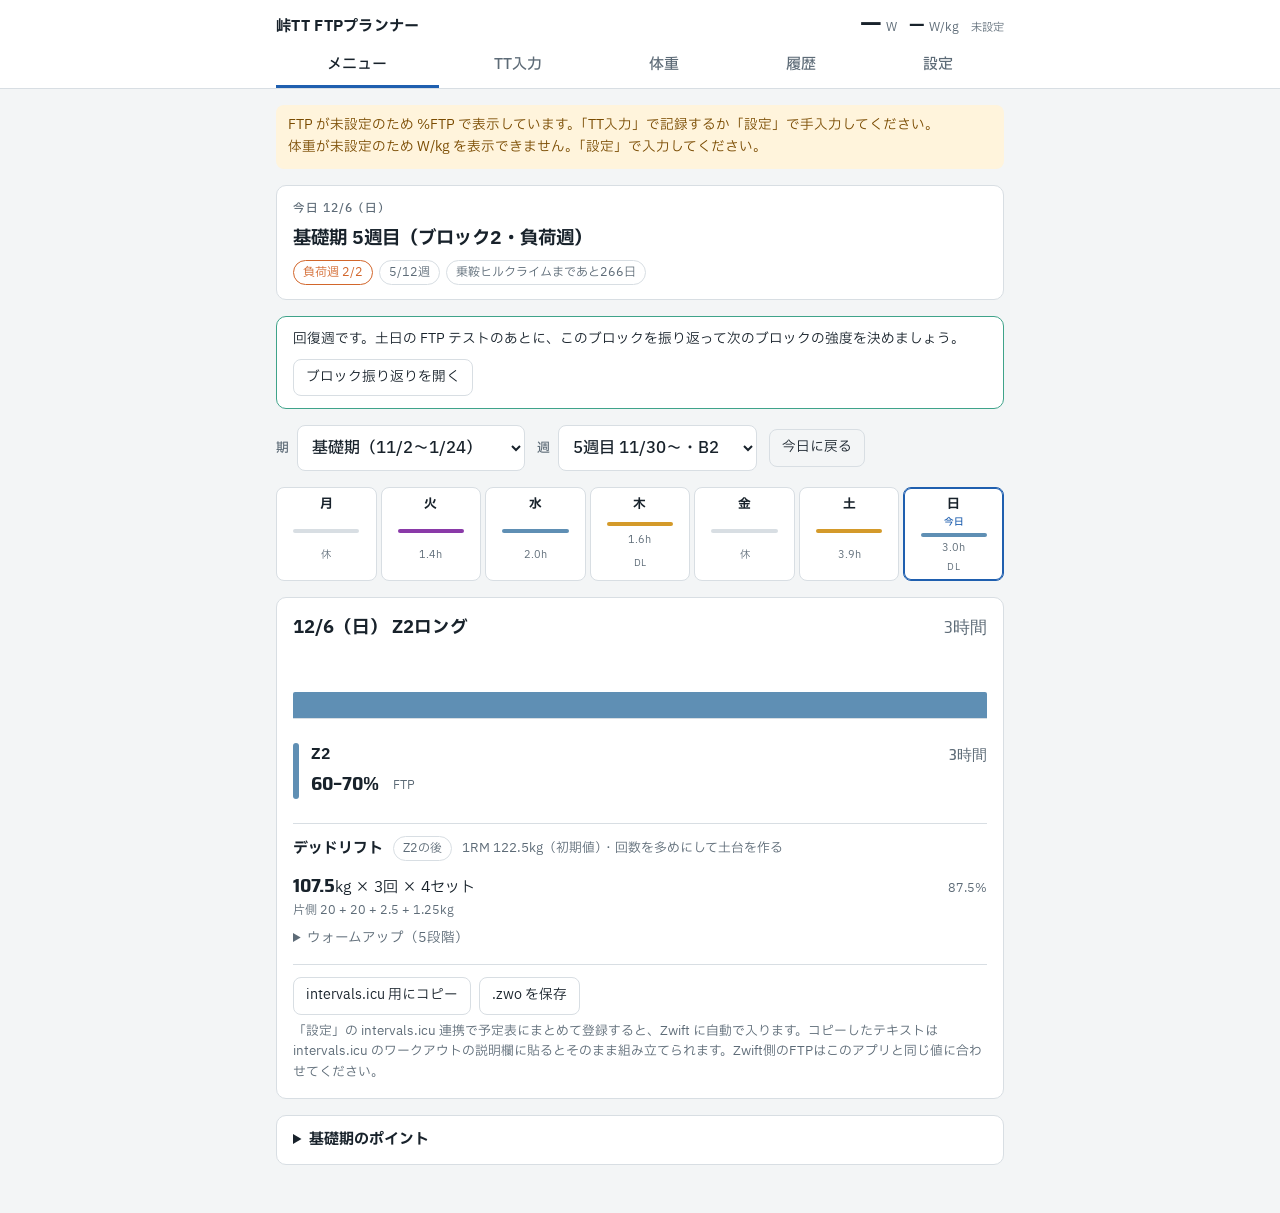
==== tt-ftp/index.html @ f8bf23db "デッドリフトの重さを1RMから表示し、1RMを記録・換算できるようにする - menus.json: strength に期・ブロック・週・曜日ごとの予定(%1RM・回数・セット数)、   ウォームア" ====
<!doctype html>
<html lang="ja">
<head>
<meta charset="utf-8">
<meta name="viewport" content="width=device-width, initial-scale=1, viewport-fit=cover">
<title>峠TT FTPプランナー</title>
<meta name="claude:viewport-fit-sides" content="cover">
<link rel="manifest" href="manifest.webmanifest">
<link rel="icon" type="image/png" sizes="192x192" href="icons/icon-192.png">
<link rel="apple-touch-icon" href="icons/apple-touch-icon.png">
<meta name="apple-mobile-web-app-title" content="峠TT">
<meta name="mobile-web-app-capable" content="yes">
<meta name="apple-mobile-web-app-capable" content="yes">
<meta name="theme-color" content="#ffffff" media="(prefers-color-scheme: light)">
<meta name="theme-color" content="#1a232a" media="(prefers-color-scheme: dark)">
<link rel="preconnect" href="https://fonts.googleapis.com">
<link rel="preconnect" href="https://fonts.gstatic.com" crossorigin>
<link rel="stylesheet" href="https://fonts.googleapis.com/css2?family=Saira+Semi+Condensed:wght@500;700&family=IBM+Plex+Sans+JP:wght@400;500;700&display=swap">
<link rel="stylesheet" href="style.css">
</head>
<body>
<header class="topbar">
  <div class="topbar-inner">
    <div class="brand">峠TT FTPプランナー</div>
    <div class="ftp-summary" id="ftpSummary" aria-live="polite">
      <span class="ftp-num" id="ftpHeadW">—</span><span class="unit">W</span>
      <span class="ftp-num small" id="ftpHeadWkg">—</span><span class="unit">W/kg</span>
      <span class="ftp-src" id="ftpHeadSrc"></span>
    </div>
  </div>
  <nav class="tabs" role="tablist">
    <button role="tab" id="tab-menu" aria-controls="view-menu" aria-selected="true">メニュー</button>
    <button role="tab" id="tab-tt" aria-controls="view-tt" aria-selected="false">TT入力</button>
    <button role="tab" id="tab-weight" aria-controls="view-weight" aria-selected="false">体重</button>
    <button role="tab" id="tab-history" aria-controls="view-history" aria-selected="false">履歴</button>
    <button role="tab" id="tab-prefs" aria-controls="view-prefs" aria-selected="false">設定</button>
  </nav>
</header>

<main class="wrap">

  <!-- メニュー -->
  <section id="view-menu" role="tabpanel" aria-labelledby="tab-menu">
    <div class="notice" id="menuNotice" hidden></div>
    <div class="weigh-prompt" id="weighPrompt" hidden>
      <label class="field">今週の体重を記録（月曜）
        <span class="inline-input"><input type="number" id="promptKg" inputmode="decimal" step="0.1" min="20" placeholder="62.5"><span class="unit">kg</span>
        <button type="button" class="primary" id="promptSave">記録</button></span>
      </label>
    </div>
    <div class="today" id="todayCard"></div>
    <div class="review-prompt" id="reviewPrompt" hidden>
      <span>回復週です。土日の FTP テストのあとに、このブロックを振り返って次のブロックの強度を決めましょう。</span>
      <button type="button" class="ghost" id="openReview">ブロック振り返りを開く</button>
    </div>

    <div class="browse">
      <label class="field inline">期
        <select id="phaseSelect"></select>
      </label>
      <label class="field inline">週
        <select id="weekSelect"></select>
      </label>
      <button type="button" class="ghost" id="backToday">今日に戻る</button>
    </div>
    <div class="week-strip" id="weekStrip" role="tablist" aria-label="曜日"></div>
    <article class="day" id="dayDetail"></article>
    <details class="phase-notes" id="phaseNotes"></details>
  </section>

  <!-- TT入力 -->
  <section id="view-tt" role="tabpanel" aria-labelledby="tab-tt" hidden>
    <form id="ttForm" novalidate>
      <div class="seg-toggle" role="radiogroup" aria-label="入力モード">
        <label><input type="radio" name="mode" id="modeA" value="A" checked> パワーメーターあり</label>
        <label><input type="radio" name="mode" id="modeB" value="B"> タイムのみ</label>
      </div>

      <div class="grid2">
        <label class="field">日付<input type="date" id="ttDate" required></label>
        <label class="field">峠名<input type="text" id="ttName" placeholder="例：ヤビツ峠" autocomplete="off"></label>
      </div>

      <fieldset id="fieldsA" class="grid2">
        <label class="field">平均パワー (W)<input type="number" id="aPower" inputmode="decimal" min="1" step="1" placeholder="330"></label>
        <label class="field">所要時間 (分:秒)<input type="text" id="aTime" inputmode="numeric" placeholder="40:00" autocomplete="off"></label>
      </fieldset>

      <fieldset id="fieldsB" class="grid2" hidden>
        <label class="field">距離 (km)<input type="number" id="bDist" inputmode="decimal" min="0.1" step="0.01" placeholder="11.6"></label>
        <label class="field">獲得標高 (m)<input type="number" id="bGain" inputmode="decimal" min="0" step="1" placeholder="590"></label>
        <label class="field">タイム (分:秒)<input type="text" id="bTime" inputmode="numeric" placeholder="38:20" autocomplete="off"></label>
        <label class="field">平均標高 (m・任意)<input type="number" id="bAlt" inputmode="decimal" step="1" placeholder="未入力なら海面"></label>
      </fieldset>

      <div class="result" id="ttResult" aria-live="polite"></div>
      <p class="hint" id="ttHint"></p>
      <button type="submit" class="primary" id="ttSave" disabled>この結果を保存してFTPに反映</button>
      <p class="toast" id="ttToast" role="status" hidden></p>
    </form>
  </section>

  <!-- 履歴 -->
  <!-- 体重 -->
  <section id="view-weight" role="tabpanel" aria-labelledby="tab-weight" hidden>
    <form class="weigh-form" id="weighForm" novalidate>
      <label class="field">週（月曜の日付で記録）<input type="date" id="weighDate"></label>
      <label class="field">体重 (kg)<input type="number" id="weighKg" inputmode="decimal" step="0.1" min="20" placeholder="62.5"></label>
      <button type="submit" class="primary" id="weighSave">記録</button>
    </form>
    <p class="toast" id="weighToast" role="status" hidden></p>
    <div class="weigh-stats" id="weighStats" aria-live="polite"></div>
    <figure class="weigh-chart">
      <figcaption class="chart-head">
        <span class="chart-title">体重の推移と減量計画</span>
        <span class="legend">
          <span class="key actual"><svg width="22" height="10" aria-hidden="true"><line x1="1" y1="5" x2="21" y2="5"></line><circle cx="11" cy="5" r="3.5"></circle></svg>実測</span>
          <span class="key plan"><svg width="22" height="10" aria-hidden="true"><line x1="1" y1="5" x2="21" y2="5"></line></svg>計画（下限）</span>
        </span>
      </figcaption>
      <div class="range-toggle" role="radiogroup" aria-label="表示期間">
        <label><input type="radio" name="weighRange" id="rangeRecent" value="recent" checked> 直近12週</label>
        <label><input type="radio" name="weighRange" id="rangeAll" value="all"> 全期間</label>
      </div>
      <div class="chart-box" id="weighChart"></div>
    </figure>
    <label class="field">計画の開始体重（11/2・kg）<input type="number" id="planStartKg" inputmode="decimal" step="0.1" min="20" placeholder="最初の記録を使います"></label>
    <div class="table-scroll">
      <table class="history">
        <thead><tr><th>週</th><th class="num">体重</th><th class="num">計画</th><th class="num">差</th><th class="num">前週比</th><th></th></tr></thead>
        <tbody id="weighBody"></tbody>
      </table>
    </div>
    <p class="hint" id="weighEmpty" hidden>まだ記録がありません。毎週月曜に体重を記録すると、ここに一覧とグラフが出ます。</p>
  </section>

  <section id="view-history" role="tabpanel" aria-labelledby="tab-history" hidden>
    <div class="review" id="reviewBox">
      <h2>ブロック振り返り</h2>
      <p class="hint">キーセッションの記録（実施結果・RPE）と intervals.icu の心拍から判定し、次のブロックの強度と Z2 の量を提案します。</p>
      <div class="grid2">
        <label class="field">振り返るブロック<select id="reviewBlock"></select></label>
        <label class="field">最大心拍 maxHR (bpm)<input type="number" id="pMaxHr" inputmode="numeric" min="100" max="230" step="1" placeholder="intervals.icu の値を使います"></label>
      </div>
      <div class="btn-row">
        <button type="button" class="primary" id="reviewFetch">intervals.icu から取得して判定</button>
        <button type="button" class="ghost" id="reviewLocal">記録だけで判定</button>
      </div>
      <p class="toast" id="reviewStatus" role="status" hidden></p>
      <div id="reviewResult"></div>
      <div id="adjHistory"></div>
    </div>

    <h2 class="section-title">TT の履歴</h2>
    <div class="table-scroll">
      <table class="history">
        <thead><tr><th>日付</th><th>峠名</th><th class="num">平均P</th><th class="num">FTP</th><th class="num">W/kg</th><th></th></tr></thead>
        <tbody id="historyBody"></tbody>
      </table>
    </div>
    <p class="hint" id="historyEmpty" hidden>まだ記録がありません。「TT入力」から保存すると、ここに一覧で残ります。</p>
  </section>

  <!-- 設定 -->
  <section id="view-prefs" role="tabpanel" aria-labelledby="tab-prefs" hidden>
    <form id="prefsForm" novalidate>
      <div class="grid2">
        <label class="field">体重 (kg・必須)<input type="number" id="pWeight" inputmode="decimal" min="20" step="0.1" placeholder="63.0" required></label>
        <label class="field">FTP 手入力 (W・任意)<input type="number" id="pFtp" inputmode="decimal" min="1" step="1" placeholder="空欄ならTT結果"></label>
      </div>
      <p class="hint">FTP を手入力すると、TT結果より優先されます。空欄に戻すと最新のTT結果を使います。</p>

      <div class="predict" id="climbPrediction" aria-live="polite"></div>
      <fieldset class="alt-opts">
        <label class="check"><input type="checkbox" id="pAltOn"> 高地によるパワー低下を考慮する</label>
        <div class="grid2">
          <label class="field">高地順応
            <select id="pAccl">
              <option value="no">なし（直前に現地入り）</option>
              <option value="yes">あり（2週間以上滞在）</option>
            </select>
          </label>
          <label class="field">FTPを測った場所の標高 (m)<input type="number" id="pFtpAlt" inputmode="numeric" step="10" min="0" placeholder="0"></label>
        </div>
      </fieldset>
      <div class="rm-box" id="rmBox">
        <h2>デッドリフト 1RM</h2>
        <div class="rm-current" id="rmCurrent"></div>
        <div class="rm-form" data-rmform>
          <div class="grid3">
            <label class="field">日付<input type="date" class="rm-date" id="rmDate"></label>
            <label class="field">重さ (kg)<input type="number" class="rm-kg" id="rmKg" inputmode="decimal" step="2.5" min="20" placeholder="120"></label>
            <label class="field">回数<select class="rm-reps" id="rmReps"><option value="1">1回</option><option value="2">2回</option><option value="3">3回</option><option value="4">4回</option><option value="5">5回</option><option value="6">6回</option></select></label>
          </div>
          <p class="rm-preview hint" aria-live="polite">その日いちばん限界に近かったセットの重さと回数を入れると、1RM に換算します（Brzycki の式）。</p>
          <button type="button" class="primary rm-save" disabled>この 1RM を保存</button>
        </div>
        <div class="table-scroll" id="rmHistoryWrap">
          <table class="history"><thead><tr><th>日付</th><th>入力</th><th class="num">1RM</th><th></th></tr></thead><tbody id="rmHistory"></tbody></table>
        </div>
      </div>
      <details class="advanced">
        <summary>詳細設定</summary>
        <div class="grid2">
          <label class="field">自転車＋装備 (kg)<input type="number" id="pBike" inputmode="decimal" step="0.1" min="0"></label>
          <label class="field">CdA (m²)<input type="number" id="pCda" inputmode="decimal" step="0.01" min="0"></label>
          <label class="field">Crr<input type="number" id="pCrr" inputmode="decimal" step="0.0005" min="0"></label>
          <label class="field">駆動損失 (%)<input type="number" id="pLoss" inputmode="decimal" step="0.5" min="0" max="50"></label>
          <label class="field">FTP換算の指数 k<input type="number" id="pK" inputmode="decimal" step="0.005"></label>
        </div>
        <button type="button" class="ghost" id="resetAdvanced">初期値に戻す</button>
      </details>
      <p class="toast" id="prefsToast" role="status" hidden>保存しました</p>

      <div class="link-box">
        <h2>Zwift に送る（intervals.icu 経由）</h2>
        <ol class="steps">
          <li>intervals.icu の Settings → Zwift の「Connect」で Zwift と連携しておく（初回だけ）</li>
          <li>intervals.icu の Settings → Developer Settings にある API キーを下に貼る</li>
          <li>「登録」を押すと、メニューが intervals.icu の予定表に入り、直近7日分が Zwift に送られる</li>
        </ol>
        <label class="field">intervals.icu の API キー<input type="password" id="pIcuKey" autocomplete="off" spellcheck="false"></label>
        <div class="btn-row">
          <button type="button" class="primary" id="icuUpload4">今日から4週間を登録</button>
          <button type="button" class="ghost" id="icuUploadAll">レースまで全部登録</button>
        </div>
        <p class="hint">同じ日付を登録し直すと上書きされます。強度は%FTPで入るので、Zwift と intervals.icu の FTP をこのアプリの FTP に合わせてください。API キーはこの端末のブラウザにだけ保存されます。</p>
        <p class="toast" id="icuStatus" role="status" hidden></p>
      </div>
    </form>
  </section>
</main>

<script src="calc.js"></script>
<script src="zwo.js"></script>
<script src="intervals.js"></script>
<script src="review.js"></script>
<script src="strength.js"></script>
<script src="app.js"></script>
</body>
</html>
---- tt-ftp/style.css ----
/* レイアウト: 上部固定バー(現在FTP + タブ) → 1カラムの作業領域。メニューはゾーン色の区間バーで強度を表す */
:root {
  --bg: #f3f5f6;
  --surface: #ffffff;
  --ink: #18222b;
  --muted: #5d6b77;
  --line: #d8dee3;
  --accent: #1f5faf;
  --accent-ink: #ffffff;
  --warn-bg: #fff4dc;
  --warn-ink: #7a4b00;
  --z1: #9fb3c2;
  --z2: #5f8fb4;
  --z3: #3fa38a;
  --z4: #d49a2a;
  --z5: #d2662b;
  --z6: #c23a3a;
  --z7: #8a3aa8;
  --series-actual: #1f5faf;
  --series-plan: #d2662b;
  --font-display: "Saira Semi Condensed", "Arial Narrow", "Helvetica Neue", sans-serif;
  --font-body: "IBM Plex Sans JP", "Hiragino Sans", "Noto Sans JP", system-ui, sans-serif;
  --radius: 10px;
}
@media (prefers-color-scheme: dark) {
  :root:not([data-theme="light"]) {
    --bg: #11171c; --surface: #1a232a; --ink: #e6ecf0; --muted: #98a6b2; --line: #2c3842;
    --accent: #6ea4ea; --accent-ink: #0d1620; --warn-bg: #3a2c10; --warn-ink: #f2c879;
    --series-actual: #5b95e0; --series-plan: #d06a35;
    --z1: #6d8091; --z2: #4f84ad; --z3: #3a9a83; --z4: #c99228; --z5: #d06a35; --z6: #d24c4c; --z7: #a457c2;
    color-scheme: dark;
  }
}
:root[data-theme="dark"] {
  --bg: #11171c; --surface: #1a232a; --ink: #e6ecf0; --muted: #98a6b2; --line: #2c3842;
  --accent: #6ea4ea; --accent-ink: #0d1620; --warn-bg: #3a2c10; --warn-ink: #f2c879;
  --series-actual: #5b95e0; --series-plan: #d06a35;
  --z1: #6d8091; --z2: #4f84ad; --z3: #3a9a83; --z4: #c99228; --z5: #d06a35; --z6: #d24c4c; --z7: #a457c2;
  color-scheme: dark;
}

* { box-sizing: border-box; }
html { -webkit-text-size-adjust: 100%; }
body {
  margin: 0;
  background: var(--bg);
  color: var(--ink);
  font-family: var(--font-body);
  font-size: 15px;
  line-height: 1.6;
}
body::before {
  content: ""; position: fixed; inset: 0 0 auto; height: env(safe-area-inset-top, 0px);
  z-index: 10; background: var(--surface);
}

/* ---------- 上部バー ---------- */
.topbar {
  position: sticky; top: env(safe-area-inset-top, 0px); z-index: 5;
  background: var(--surface);
  border-bottom: 1px solid var(--line);
}
.topbar-inner, .tabs {
  max-width: 760px; margin: 0 auto;
  padding-left: max(16px, env(safe-area-inset-left, 0px));
  padding-right: max(16px, env(safe-area-inset-right, 0px));
}
.topbar-inner {
  display: flex; flex-wrap: wrap; align-items: baseline; justify-content: space-between;
  gap: 4px 16px; padding-block: 10px 6px;
}
.brand { font-weight: 700; font-size: 0.95rem; letter-spacing: 0.02em; }
.ftp-summary { display: flex; align-items: baseline; gap: 4px; font-variant-numeric: tabular-nums; }
.ftp-num { font-family: var(--font-display); font-weight: 700; font-size: 1.6rem; line-height: 1; }
.ftp-num.small { font-size: 1.15rem; margin-left: 8px; }
.unit { font-size: 0.75rem; color: var(--muted); }
.ftp-src { font-size: 0.7rem; color: var(--muted); margin-left: 8px; }

.tabs { display: flex; gap: 4px; overflow-x: auto; }
.tabs button {
  flex: 1 0 auto; border: 0; background: none; color: var(--muted);
  font: inherit; font-weight: 500; padding: 8px 10px; cursor: pointer;
  border-bottom: 3px solid transparent;
}
.tabs button[aria-selected="true"] { color: var(--ink); border-bottom-color: var(--accent); }

/* ---------- 共通 ---------- */
.wrap {
  max-width: 760px; margin: 0 auto;
  padding-left: max(16px, env(safe-area-inset-left, 0px));
  padding-right: max(16px, env(safe-area-inset-right, 0px));
  padding-block: 16px 48px;
}
section { display: grid; gap: 16px; }
section[hidden] { display: none; }
h2, h3 { text-wrap: balance; margin: 0; line-height: 1.3; }
:focus-visible { outline: 2px solid var(--accent); outline-offset: 2px; }

.field { display: grid; gap: 4px; font-size: 0.8rem; color: var(--muted); font-weight: 500; min-width: 0; }
.field.inline { display: flex; align-items: center; gap: 8px; }
input, select {
  font: inherit; font-size: 1rem; color: var(--ink); background: var(--surface);
  border: 1px solid var(--line); border-radius: 8px; padding: 9px 10px; width: 100%; min-width: 0;
  font-variant-numeric: tabular-nums;
}
.field.inline select { width: auto; }
fieldset { border: 0; margin: 0; padding: 0; min-width: 0; }
.grid2 { display: grid; grid-template-columns: repeat(auto-fit, minmax(150px, 1fr)); gap: 12px; }

button { font: inherit; cursor: pointer; }
.primary {
  background: var(--accent); color: var(--accent-ink); border: 0; border-radius: 8px;
  padding: 12px 16px; font-weight: 700; width: 100%;
}
.primary:disabled { opacity: 0.4; cursor: not-allowed; }
.ghost {
  background: none; border: 1px solid var(--line); color: var(--ink);
  border-radius: 8px; padding: 7px 12px; font-size: 0.85rem;
}
.hint { margin: 0; font-size: 0.8rem; color: var(--muted); }
.notice, .warn {
  background: var(--warn-bg); color: var(--warn-ink);
  border-radius: 8px; padding: 10px 12px; font-size: 0.85rem; margin: 0;
}
.toast { margin: 0; font-size: 0.85rem; color: var(--accent); font-weight: 500; }

/* ---------- メニュー ---------- */
.today {
  background: var(--surface); border: 1px solid var(--line); border-radius: var(--radius);
  padding: 14px 16px; display: grid; gap: 6px;
}
.today .eyebrow { font-size: 0.72rem; letter-spacing: 0.08em; color: var(--muted); font-weight: 500; }
.today .headline { font-size: 1.15rem; font-weight: 700; }
.chips { display: flex; flex-wrap: wrap; gap: 6px; }
.chip {
  font-size: 0.75rem; padding: 2px 9px; border-radius: 999px;
  border: 1px solid var(--line); color: var(--muted); white-space: nowrap;
}
.chip.load { border-color: var(--z5); color: var(--z5); }
.chip.recovery { border-color: var(--z3); color: var(--z3); }
.chip.peak { border-color: var(--z7); color: var(--z7); }

.browse { display: flex; flex-wrap: wrap; align-items: center; gap: 8px 12px; }

.week-strip { display: grid; grid-template-columns: repeat(7, minmax(0, 1fr)); gap: 4px; }
.week-strip button {
  border: 1px solid var(--line); background: var(--surface); color: var(--ink);
  border-radius: 8px; padding: 6px 2px 5px; display: grid; gap: 3px; justify-items: center; min-width: 0;
}
.week-strip button[aria-selected="true"] { border-color: var(--accent); box-shadow: inset 0 0 0 1px var(--accent); }
.week-strip .dname { font-size: 0.8rem; font-weight: 700; }
.week-strip .dname.today-mark::after { content: "今日"; display: block; font-size: 0.6rem; color: var(--accent); font-weight: 500; }
.week-strip .dmeta { font-size: 0.65rem; color: var(--muted); font-variant-numeric: tabular-nums; }
.week-strip .dbar { width: 70%; height: 4px; border-radius: 2px; background: var(--line); }

.day { background: var(--surface); border: 1px solid var(--line); border-radius: var(--radius); padding: 16px; display: grid; gap: 14px; min-width: 0; }
.day-head { display: flex; flex-wrap: wrap; justify-content: space-between; align-items: baseline; gap: 4px 12px; }
.day-head h2 { font-size: 1.1rem; }
.day-total { font-family: var(--font-display); font-size: 1.05rem; color: var(--muted); font-variant-numeric: tabular-nums; }

/* 区間の強度プロファイル(幅=時間、高さ=%FTP) */
.profile { display: flex; align-items: flex-end; gap: 1px; height: 64px; border-bottom: 1px solid var(--line); }
.profile span { display: block; min-width: 1px; border-radius: 2px 2px 0 0; }

.segs { list-style: none; margin: 0; padding: 0; display: grid; gap: 0; }
.seg {
  display: grid; grid-template-columns: 6px minmax(0, 1fr) auto; gap: 4px 12px;
  padding: 10px 0; border-top: 1px solid var(--line);
}
.seg:first-child { border-top: 0; }
.seg .zone { grid-row: 1 / span 3; border-radius: 3px; }
.seg .label { font-weight: 700; }
.seg .time { font-family: var(--font-display); font-weight: 500; color: var(--muted); font-variant-numeric: tabular-nums; text-align: right; }
.seg .power { grid-column: 2 / 4; display: flex; flex-wrap: wrap; gap: 2px 14px; font-variant-numeric: tabular-nums; }
.seg .w { font-family: var(--font-display); font-weight: 700; font-size: 1.25rem; line-height: 1.2; }
.seg .wkg { font-family: var(--font-display); font-size: 1rem; color: var(--muted); align-self: end; }
.seg .pct { font-size: 0.75rem; color: var(--muted); align-self: end; }
.seg .sub { grid-column: 2 / 4; font-size: 0.8rem; color: var(--muted); }
.seg .sub b { font-family: var(--font-display); color: var(--ink); font-weight: 500; }

.day-notes { margin: 0; padding-left: 1.2em; font-size: 0.85rem; color: var(--muted); display: grid; gap: 2px; }
.session-log { display: grid; gap: 10px; border-top: 1px solid var(--line); padding-top: 12px; }
.log-head { display: flex; flex-wrap: wrap; align-items: center; gap: 6px 10px; }
.rpe-grid { display: grid; grid-template-columns: repeat(10, minmax(0, 1fr)); gap: 4px; margin-top: 4px; }
.rpe-grid button, .result-toggle button {
  border: 1px solid var(--line); background: var(--surface); color: var(--ink); border-radius: 8px;
  font-family: var(--font-display); font-weight: 700; font-size: 1rem; padding: 8px 0; min-width: 0;
}
.rpe-grid button[aria-checked="true"], .result-toggle button[aria-checked="true"] { background: var(--accent); color: var(--accent-ink); border-color: var(--accent); }
.rpe-grid button:disabled { opacity: 0.35; }
.result-toggle { display: grid; grid-template-columns: repeat(3, minmax(0, 1fr)); gap: 4px; margin-top: 4px; }
.result-toggle button { font-family: var(--font-body); font-weight: 500; font-size: 0.75rem; padding: 8px 4px; line-height: 1.3; }
.zwo-row { display: grid; gap: 6px; justify-items: start; border-top: 1px solid var(--line); padding-top: 12px; }
.predict { background: var(--surface); border: 1px solid var(--line); border-radius: var(--radius); padding: 14px 16px; display: grid; gap: 10px; min-width: 0; }
.predict h2 { font-size: 1rem; }
.predict .eyebrow { font-size: 0.72rem; letter-spacing: 0.08em; color: var(--muted); font-weight: 500; }
.predict-time { font-family: var(--font-display); font-weight: 700; font-size: 2.6rem; line-height: 1; font-variant-numeric: tabular-nums; }
.predict-meta { display: flex; flex-wrap: wrap; gap: 4px 14px; font-size: 0.85rem; color: var(--muted); font-variant-numeric: tabular-nums; }
.predict-meta b { font-family: var(--font-display); font-size: 1.05rem; color: var(--ink); font-weight: 700; }
.predict table { width: 100%; border-collapse: collapse; font-size: 0.8rem; white-space: nowrap; }
.predict th, .predict td { padding: 6px 6px; border-top: 1px solid var(--line); text-align: left; }
.predict th { font-size: 0.7rem; color: var(--muted); font-weight: 500; }
.predict td:first-child { white-space: normal; padding-left: 0; }
.predict th:first-child { padding-left: 0; }
.predict th:last-child, .predict td:last-child { padding-right: 0; }
.predict .num { text-align: right; font-family: var(--font-display); font-variant-numeric: tabular-nums; font-size: 0.95rem; }
.predict .scroll { overflow-x: auto; }
.alt-opts { display: grid; gap: 10px; }
.check { display: flex; align-items: center; gap: 8px; font-size: 0.9rem; font-weight: 500; cursor: pointer; }
.check input { width: 18px; height: 18px; accent-color: var(--accent); }
.predict .sub { font-size: 0.8rem; color: var(--muted); margin: 0; font-variant-numeric: tabular-nums; }
.predict .sub b { font-family: var(--font-display); color: var(--ink); }
.weigh-prompt { background: var(--surface); border: 1px solid var(--accent); border-radius: var(--radius); padding: 12px 16px; }
.inline-input { display: flex; align-items: center; gap: 8px; }
.inline-input input { max-width: 8em; }
.inline-input .primary { width: auto; padding: 9px 16px; }
.weigh-form { display: grid; grid-template-columns: repeat(auto-fit, minmax(130px, 1fr)); gap: 12px; align-items: end; }
.weigh-stats { display: grid; gap: 8px; }
.weigh-stats:empty { display: none; }
.weigh-stats .diff { font-family: var(--font-display); font-weight: 700; }
.weigh-chart { margin: 0; background: var(--surface); border: 1px solid var(--line); border-radius: var(--radius); padding: 12px 12px 8px; display: grid; gap: 6px; min-width: 0; }
.chart-head { display: flex; flex-wrap: wrap; justify-content: space-between; align-items: center; gap: 4px 12px; }
.chart-title { font-weight: 700; font-size: 0.9rem; }
.legend { display: flex; gap: 12px; font-size: 0.75rem; color: var(--muted); }
.legend .key { display: inline-flex; align-items: center; gap: 4px; }
.key.actual line { stroke: var(--series-actual); stroke-width: 2; }
.key.actual circle { fill: var(--series-actual); stroke: var(--surface); stroke-width: 1.5; }
.key.plan line { stroke: var(--series-plan); stroke-width: 2; stroke-dasharray: 4 3; }
.range-toggle { display: inline-grid; grid-template-columns: 1fr 1fr; justify-self: start; border: 1px solid var(--line); border-radius: 8px; overflow: hidden; font-size: 0.78rem; }
.range-toggle label { position: relative; padding: 4px 12px; cursor: pointer; text-align: center; }
.range-toggle input { position: absolute; inset: 0; margin: 0; opacity: 0; pointer-events: none; }
.range-toggle label:has(input:checked) { background: var(--accent); color: var(--accent-ink); }
.range-toggle label:has(input:focus-visible) { outline: 2px solid var(--accent); outline-offset: -3px; }
.chart-box { position: relative; min-width: 0; }
.chart-box svg { display: block; width: 100%; height: auto; overflow: visible; }
.chart-box .grid { stroke: var(--line); stroke-width: 1; }
.chart-box .phase-line { stroke: var(--line); stroke-width: 1; stroke-dasharray: 2 3; }
.chart-box .today-line { stroke: var(--muted); stroke-width: 1; stroke-dasharray: 1 3; }
.chart-box .axis { fill: var(--muted); font-size: 10px; font-family: var(--font-body); font-variant-numeric: tabular-nums; }
.chart-box .phase-label { fill: var(--muted); font-size: 9px; letter-spacing: 0.05em; }
.chart-box .plan-line { fill: none; stroke: var(--series-plan); stroke-width: 2; stroke-dasharray: 5 4; stroke-linejoin: round; }
.chart-box .plan-goal { fill: var(--surface); stroke: var(--series-plan); stroke-width: 2; }
.chart-box .actual-line { fill: none; stroke: var(--series-actual); stroke-width: 2; stroke-linejoin: round; stroke-linecap: round; }
.chart-box .actual-dot { fill: var(--series-actual); stroke: var(--surface); stroke-width: 2; }
.chart-box .label { fill: var(--ink); font-size: 11px; font-weight: 700; font-family: var(--font-display); }
.chart-box .label.muted { fill: var(--muted); font-weight: 500; }
.chart-box .cross { stroke: var(--muted); stroke-width: 1; }
.chart-tip {
  position: absolute; pointer-events: none; background: var(--surface); color: var(--ink);
  border: 1px solid var(--line); border-radius: 8px; padding: 6px 8px; font-size: 0.75rem; line-height: 1.5;
  box-shadow: 0 2px 8px rgb(0 0 0 / 0.12); white-space: nowrap; font-variant-numeric: tabular-nums;
}
.chart-tip b { font-family: var(--font-display); }
.review-prompt { display: flex; flex-wrap: wrap; align-items: center; gap: 8px 12px; background: var(--surface); border: 1px solid var(--z3); border-radius: var(--radius); padding: 12px 16px; font-size: 0.85rem; }
.review { background: var(--surface); border: 1px solid var(--line); border-radius: var(--radius); padding: 14px 16px; display: grid; gap: 12px; min-width: 0; }
.review h2, .section-title { font-size: 1rem; margin: 0; }
.review h3 { font-size: 0.9rem; margin: 0; }
.review table { width: 100%; border-collapse: collapse; font-size: 0.8rem; }
.review th, .review td { padding: 6px 4px; border-top: 1px solid var(--line); text-align: left; vertical-align: top; }
.review th { font-size: 0.7rem; color: var(--muted); font-weight: 500; }
.review td.num, .review th.num { text-align: right; font-variant-numeric: tabular-nums; }
.review .scroll { overflow-x: auto; }
.review select.inline { width: auto; padding: 4px 6px; font-size: 0.85rem; }
.verdict { font-size: 0.72rem; padding: 1px 8px; border-radius: 999px; border: 1px solid var(--line); white-space: nowrap; }
.verdict.easy { color: var(--z3); border-color: var(--z3); }
.verdict.ok { color: var(--accent); border-color: var(--accent); }
.verdict.hard { color: var(--z5); border-color: var(--z5); }
.verdict.failed { color: var(--z6); border-color: var(--z6); }
.proposal { display: grid; gap: 8px; }
.proposal-row { display: grid; grid-template-columns: minmax(0, 1fr) auto; gap: 2px 12px; align-items: center; padding: 8px 0; border-top: 1px solid var(--line); }
.proposal-row .why { grid-column: 1 / -1; font-size: 0.75rem; color: var(--muted); }
.rm-box { display: grid; gap: 10px; border-top: 1px solid var(--line); padding-top: 16px; }
.rm-box h2 { font-size: 1rem; }
.rm-current { font-size: 0.9rem; color: var(--muted); }
.rm-current b { font-family: var(--font-display); font-size: 1.6rem; color: var(--ink); }
.rm-form { display: grid; gap: 8px; }
.grid3 { display: grid; grid-template-columns: 1.3fr 1fr 0.8fr; gap: 8px; }
.rm-preview b { font-family: var(--font-display); font-size: 1.05rem; color: var(--ink); }
.lift { display: grid; gap: 8px; border-top: 1px solid var(--line); padding-top: 12px; }
.lift-sets { list-style: none; margin: 0; padding: 0; display: grid; gap: 6px; }
.lift-sets li { display: grid; grid-template-columns: minmax(0, 1fr) auto; gap: 0 10px; align-items: baseline; }
.lift-sets .kg { font-family: var(--font-display); font-weight: 700; font-size: 1.25rem; }
.lift-sets .meta { font-size: 0.75rem; color: var(--muted); font-variant-numeric: tabular-nums; }
.lift-sets .plates { grid-column: 1 / -1; font-size: 0.75rem; color: var(--muted); }
.lift details summary { cursor: pointer; font-size: 0.85rem; color: var(--muted); }
.lift details[open] { display: grid; gap: 6px; }
.week-strip .dlift { font-size: 0.6rem; color: var(--muted); letter-spacing: 0.04em; }
.link-box { display: grid; gap: 12px; border-top: 1px solid var(--line); padding-top: 16px; }
.link-box h2 { font-size: 1rem; }
.steps { margin: 0; padding-left: 1.3em; font-size: 0.85rem; display: grid; gap: 4px; }
.btn-row { display: flex; flex-wrap: wrap; gap: 8px; }
.btn-row .primary { width: auto; flex: 1 1 auto; }
.copy-area { width: 100%; min-height: 8em; font: 0.8rem/1.4 ui-monospace, monospace; color: var(--ink); background: var(--bg); border: 1px solid var(--line); border-radius: 8px; padding: 8px; }
.rest-day { color: var(--muted); margin: 0; }

.phase-notes { background: var(--surface); border: 1px solid var(--line); border-radius: var(--radius); padding: 12px 16px; }
.phase-notes summary { cursor: pointer; font-weight: 700; }
.phase-notes dl { display: grid; grid-template-columns: auto minmax(0, 1fr); gap: 4px 12px; margin: 10px 0 0; font-size: 0.85rem; }
.phase-notes dt { color: var(--muted); }
.phase-notes dd { margin: 0; }
.phase-notes ul { margin: 6px 0 0; padding-left: 1.2em; font-size: 0.85rem; }

/* ---------- TT ---------- */
#ttForm, #prefsForm { display: grid; gap: 16px; }
.seg-toggle { display: grid; grid-template-columns: 1fr 1fr; border: 1px solid var(--line); border-radius: 8px; overflow: hidden; }
.seg-toggle label { text-align: center; padding: 9px 6px; cursor: pointer; font-weight: 500; font-size: 0.9rem; background: var(--surface); }
.seg-toggle label { position: relative; }
.seg-toggle input { position: absolute; inset: 0; margin: 0; opacity: 0; pointer-events: none; }
.seg-toggle label:has(input:checked) { background: var(--accent); color: var(--accent-ink); }
.seg-toggle label:has(input:focus-visible) { outline: 2px solid var(--accent); outline-offset: -3px; }

.result { display: grid; gap: 10px; }
.result:empty { display: none; }
.big-stats { display: grid; grid-template-columns: repeat(auto-fit, minmax(130px, 1fr)); gap: 8px; }
.stat { background: var(--surface); border: 1px solid var(--line); border-radius: var(--radius); padding: 10px 12px; }
.stat .k { font-size: 0.72rem; color: var(--muted); letter-spacing: 0.04em; }
.stat .v { font-family: var(--font-display); font-weight: 700; font-size: 1.7rem; line-height: 1.15; font-variant-numeric: tabular-nums; }
.stat .v small { font-size: 0.85rem; color: var(--muted); font-weight: 500; margin-left: 2px; }
.stat.main { border-color: var(--accent); }
.breakdown { font-size: 0.8rem; color: var(--muted); margin: 0; font-variant-numeric: tabular-nums; }

/* ---------- 履歴 ---------- */
.table-scroll { overflow-x: auto; background: var(--surface); border: 1px solid var(--line); border-radius: var(--radius); }
.history { width: 100%; border-collapse: collapse; font-size: 0.85rem; white-space: nowrap; }
.history th, .history td { padding: 8px 10px; border-bottom: 1px solid var(--line); text-align: left; }
.history th { font-size: 0.72rem; color: var(--muted); font-weight: 500; }
.history tr:last-child td { border-bottom: 0; }
.history .num { text-align: right; font-family: var(--font-display); font-variant-numeric: tabular-nums; }
.history td.num { font-size: 1rem; }
.history .del { border: 0; background: none; color: var(--muted); padding: 2px 6px; font-size: 0.8rem; }
.history .del.confirm { color: var(--z6); font-weight: 700; }

.advanced summary { cursor: pointer; font-weight: 500; padding: 4px 0; }
.advanced[open] { display: grid; gap: 12px; }

@media (prefers-reduced-motion: no-preference) {
  .tabs button, .week-strip button, .seg-toggle label { transition: background-color .15s, border-color .15s, color .15s; }
}
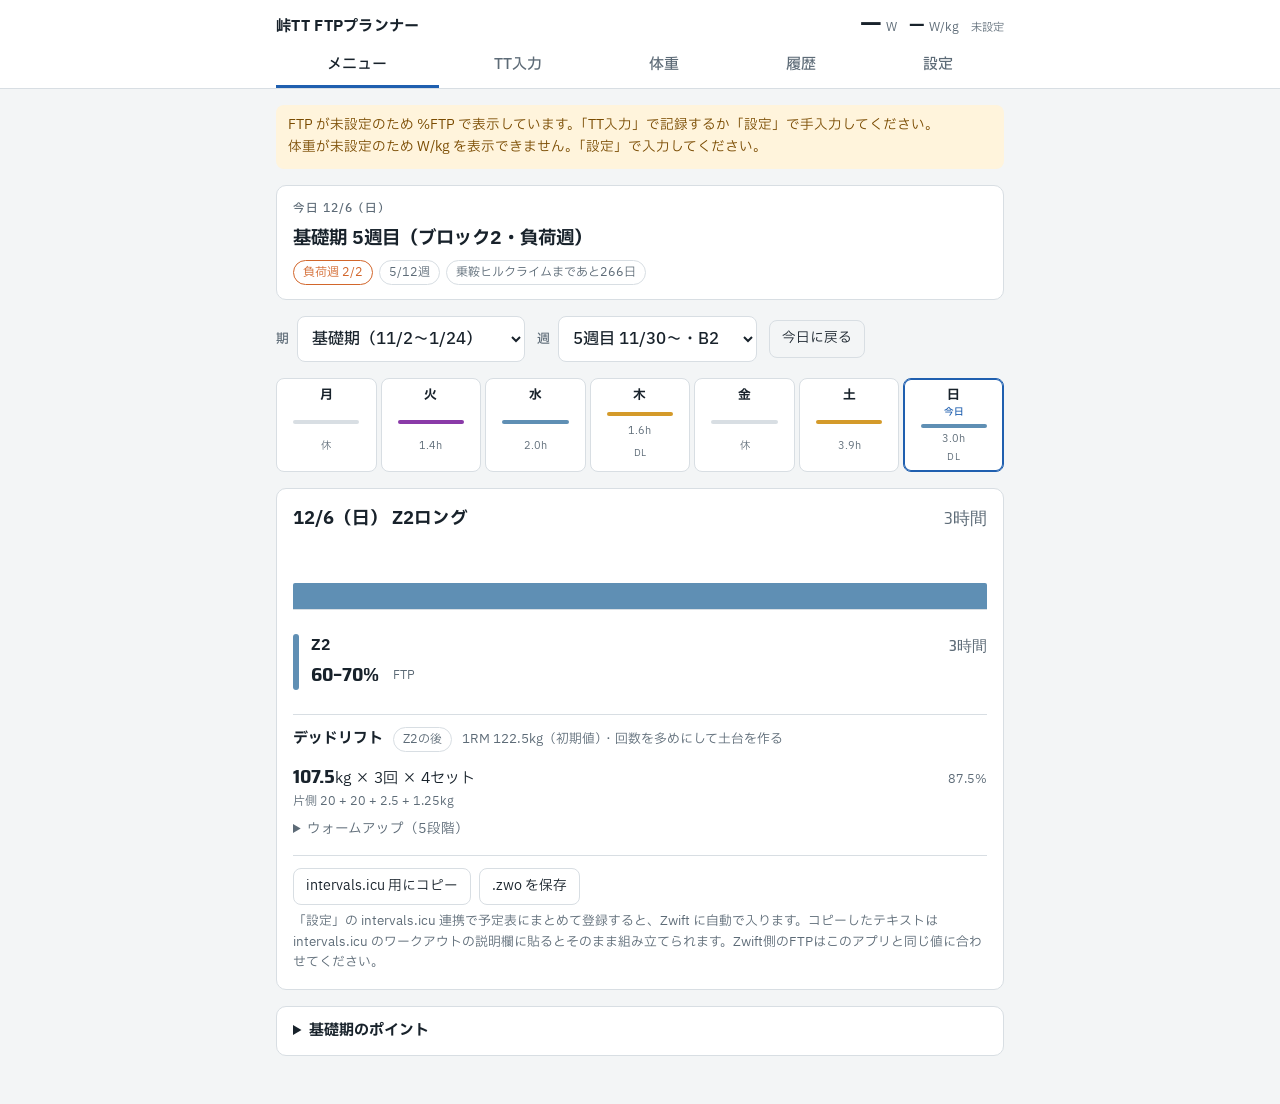
==== commit bd51b9c1: "毎週月曜に Google ドライブへバックアップし、復元できるようにする - backup.js: 保存データのバックアップ作成(API キー・Google の設定・バックアップ状態は除く)、検証、件" ====
--- a/tt-ftp/index.html
+++ b/tt-ftp/index.html
@@ -42,6 +42,10 @@
   <!-- メニュー -->
   <section id="view-menu" role="tabpanel" aria-labelledby="tab-menu">
     <div class="notice" id="menuNotice" hidden></div>
+    <div class="review-prompt" id="backupPrompt" hidden>
+      <span>今週のバックアップがまだです。</span>
+      <button type="button" class="ghost" id="backupPromptBtn">Google ドライブに保存</button>
+    </div>
     <div class="weigh-prompt" id="weighPrompt" hidden>
       <label class="field">今週の体重を記録（月曜）
         <span class="inline-input"><input type="number" id="promptKg" inputmode="decimal" step="0.1" min="20" placeholder="62.5"><span class="unit">kg</span>
@@ -227,6 +231,19 @@
         <p class="hint">同じ日付を登録し直すと上書きされます。強度は%FTPで入るので、Zwift と intervals.icu の FTP をこのアプリの FTP に合わせてください。API キーはこの端末のブラウザにだけ保存されます。</p>
         <p class="toast" id="icuStatus" role="status" hidden></p>
       </div>
+
+      <div class="link-box" id="backupBox">
+        <h2>バックアップ（Google ドライブ）</h2>
+        <p class="hint">毎週月曜に体重を記録すると、Google ドライブの専用フォルダ「峠TTプランナー バックアップ」に、この端末のデータを JSON で保存します。月曜に記録しなかった週は、次に開いたときにメニュー画面でお知らせします。intervals.icu の API キーは含めません。</p>
+        <label class="field">Google のクライアント ID（初回だけ）<input type="text" id="pGoogleClientId" autocomplete="off" spellcheck="false" placeholder="xxxxxxxx.apps.googleusercontent.com"></label>
+        <p class="rm-current" id="backupLast"></p>
+        <div class="btn-row">
+          <button type="button" class="primary" id="backupNow">今すぐバックアップ</button>
+          <button type="button" class="ghost" id="backupList">バックアップから復元</button>
+        </div>
+        <p class="toast" id="backupStatus" role="status" hidden></p>
+        <div id="backupFiles"></div>
+      </div>
     </form>
   </section>
 </main>
@@ -236,6 +253,8 @@
 <script src="intervals.js"></script>
 <script src="review.js"></script>
 <script src="strength.js"></script>
+<script src="backup.js"></script>
+<script src="gdrive.js"></script>
 <script src="app.js"></script>
 </body>
 </html>
--- a/tt-ftp/style.css
+++ b/tt-ftp/style.css
@@ -40,6 +40,8 @@
 }
 
 * { box-sizing: border-box; }
+/* display を指定した要素でも hidden 属性で確実に隠す */
+[hidden] { display: none !important; }
 html { -webkit-text-size-adjust: 100%; }
 body {
   margin: 0;
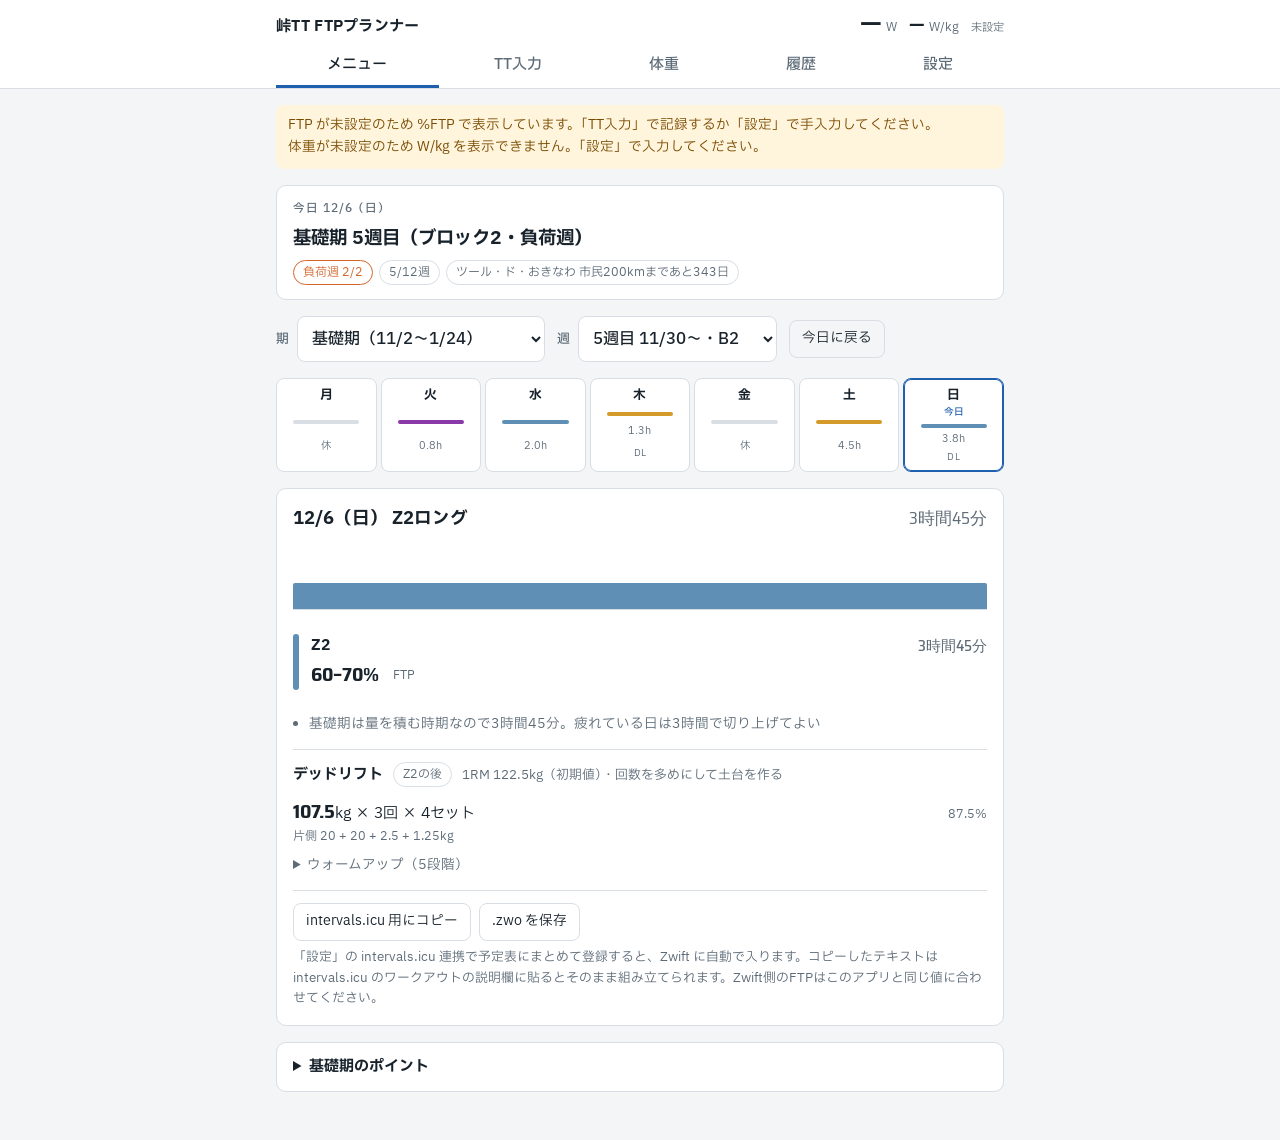
==== commit d9d83943: "目標をツール・ド・おきなわ 市民200km(2027/11/14・仮)に切り替える 平日の練習時間(火・木は75分以内)とデッドリフトの内容は変えずに、期分けと練習内容を作り替える。  - menus" ====
--- a/tt-ftp/index.html
+++ b/tt-ftp/index.html
@@ -16,7 +16,7 @@
 <link rel="preconnect" href="https://fonts.googleapis.com">
 <link rel="preconnect" href="https://fonts.gstatic.com" crossorigin>
 <link rel="stylesheet" href="https://fonts.googleapis.com/css2?family=Saira+Semi+Condensed:wght@500;700&family=IBM+Plex+Sans+JP:wght@400;500;700&display=swap">
-<link rel="stylesheet" href="style.css">
+<link rel="stylesheet" href="style.css?v=dev">
 </head>
 <body>
 <header class="topbar">
@@ -119,7 +119,7 @@
         <span class="chart-title">体重の推移と減量計画</span>
         <span class="legend">
           <span class="key actual"><svg width="22" height="10" aria-hidden="true"><line x1="1" y1="5" x2="21" y2="5"></line><circle cx="11" cy="5" r="3.5"></circle></svg>実測</span>
-          <span class="key plan"><svg width="22" height="10" aria-hidden="true"><line x1="1" y1="5" x2="21" y2="5"></line></svg>計画（下限）</span>
+          <span class="key plan"><svg width="22" height="10" aria-hidden="true"><line x1="1" y1="5" x2="21" y2="5"></line></svg>計画</span>
         </span>
       </figcaption>
       <div class="range-toggle" role="radiogroup" aria-label="表示期間">
@@ -174,19 +174,6 @@
       </div>
       <p class="hint">FTP を手入力すると、TT結果より優先されます。空欄に戻すと最新のTT結果を使います。</p>
 
-      <div class="predict" id="climbPrediction" aria-live="polite"></div>
-      <fieldset class="alt-opts">
-        <label class="check"><input type="checkbox" id="pAltOn"> 高地によるパワー低下を考慮する</label>
-        <div class="grid2">
-          <label class="field">高地順応
-            <select id="pAccl">
-              <option value="no">なし（直前に現地入り）</option>
-              <option value="yes">あり（2週間以上滞在）</option>
-            </select>
-          </label>
-          <label class="field">FTPを測った場所の標高 (m)<input type="number" id="pFtpAlt" inputmode="numeric" step="10" min="0" placeholder="0"></label>
-        </div>
-      </fieldset>
       <div class="rm-box" id="rmBox">
         <h2>デッドリフト 1RM</h2>
         <div class="rm-current" id="rmCurrent"></div>
@@ -248,13 +235,13 @@
   </section>
 </main>
 
-<script src="calc.js"></script>
-<script src="zwo.js"></script>
-<script src="intervals.js"></script>
-<script src="review.js"></script>
-<script src="strength.js"></script>
-<script src="backup.js"></script>
-<script src="gdrive.js"></script>
-<script src="app.js"></script>
+<script src="calc.js?v=dev"></script>
+<script src="zwo.js?v=dev"></script>
+<script src="intervals.js?v=dev"></script>
+<script src="review.js?v=dev"></script>
+<script src="strength.js?v=dev"></script>
+<script src="backup.js?v=dev"></script>
+<script src="gdrive.js?v=dev"></script>
+<script src="app.js?v=dev"></script>
 </body>
 </html>
--- a/tt-ftp/style.css
+++ b/tt-ftp/style.css
@@ -193,25 +193,8 @@
 .result-toggle { display: grid; grid-template-columns: repeat(3, minmax(0, 1fr)); gap: 4px; margin-top: 4px; }
 .result-toggle button { font-family: var(--font-body); font-weight: 500; font-size: 0.75rem; padding: 8px 4px; line-height: 1.3; }
 .zwo-row { display: grid; gap: 6px; justify-items: start; border-top: 1px solid var(--line); padding-top: 12px; }
-.predict { background: var(--surface); border: 1px solid var(--line); border-radius: var(--radius); padding: 14px 16px; display: grid; gap: 10px; min-width: 0; }
-.predict h2 { font-size: 1rem; }
-.predict .eyebrow { font-size: 0.72rem; letter-spacing: 0.08em; color: var(--muted); font-weight: 500; }
-.predict-time { font-family: var(--font-display); font-weight: 700; font-size: 2.6rem; line-height: 1; font-variant-numeric: tabular-nums; }
 .predict-meta { display: flex; flex-wrap: wrap; gap: 4px 14px; font-size: 0.85rem; color: var(--muted); font-variant-numeric: tabular-nums; }
 .predict-meta b { font-family: var(--font-display); font-size: 1.05rem; color: var(--ink); font-weight: 700; }
-.predict table { width: 100%; border-collapse: collapse; font-size: 0.8rem; white-space: nowrap; }
-.predict th, .predict td { padding: 6px 6px; border-top: 1px solid var(--line); text-align: left; }
-.predict th { font-size: 0.7rem; color: var(--muted); font-weight: 500; }
-.predict td:first-child { white-space: normal; padding-left: 0; }
-.predict th:first-child { padding-left: 0; }
-.predict th:last-child, .predict td:last-child { padding-right: 0; }
-.predict .num { text-align: right; font-family: var(--font-display); font-variant-numeric: tabular-nums; font-size: 0.95rem; }
-.predict .scroll { overflow-x: auto; }
-.alt-opts { display: grid; gap: 10px; }
-.check { display: flex; align-items: center; gap: 8px; font-size: 0.9rem; font-weight: 500; cursor: pointer; }
-.check input { width: 18px; height: 18px; accent-color: var(--accent); }
-.predict .sub { font-size: 0.8rem; color: var(--muted); margin: 0; font-variant-numeric: tabular-nums; }
-.predict .sub b { font-family: var(--font-display); color: var(--ink); }
 .weigh-prompt { background: var(--surface); border: 1px solid var(--accent); border-radius: var(--radius); padding: 12px 16px; }
 .inline-input { display: flex; align-items: center; gap: 8px; }
 .inline-input input { max-width: 8em; }
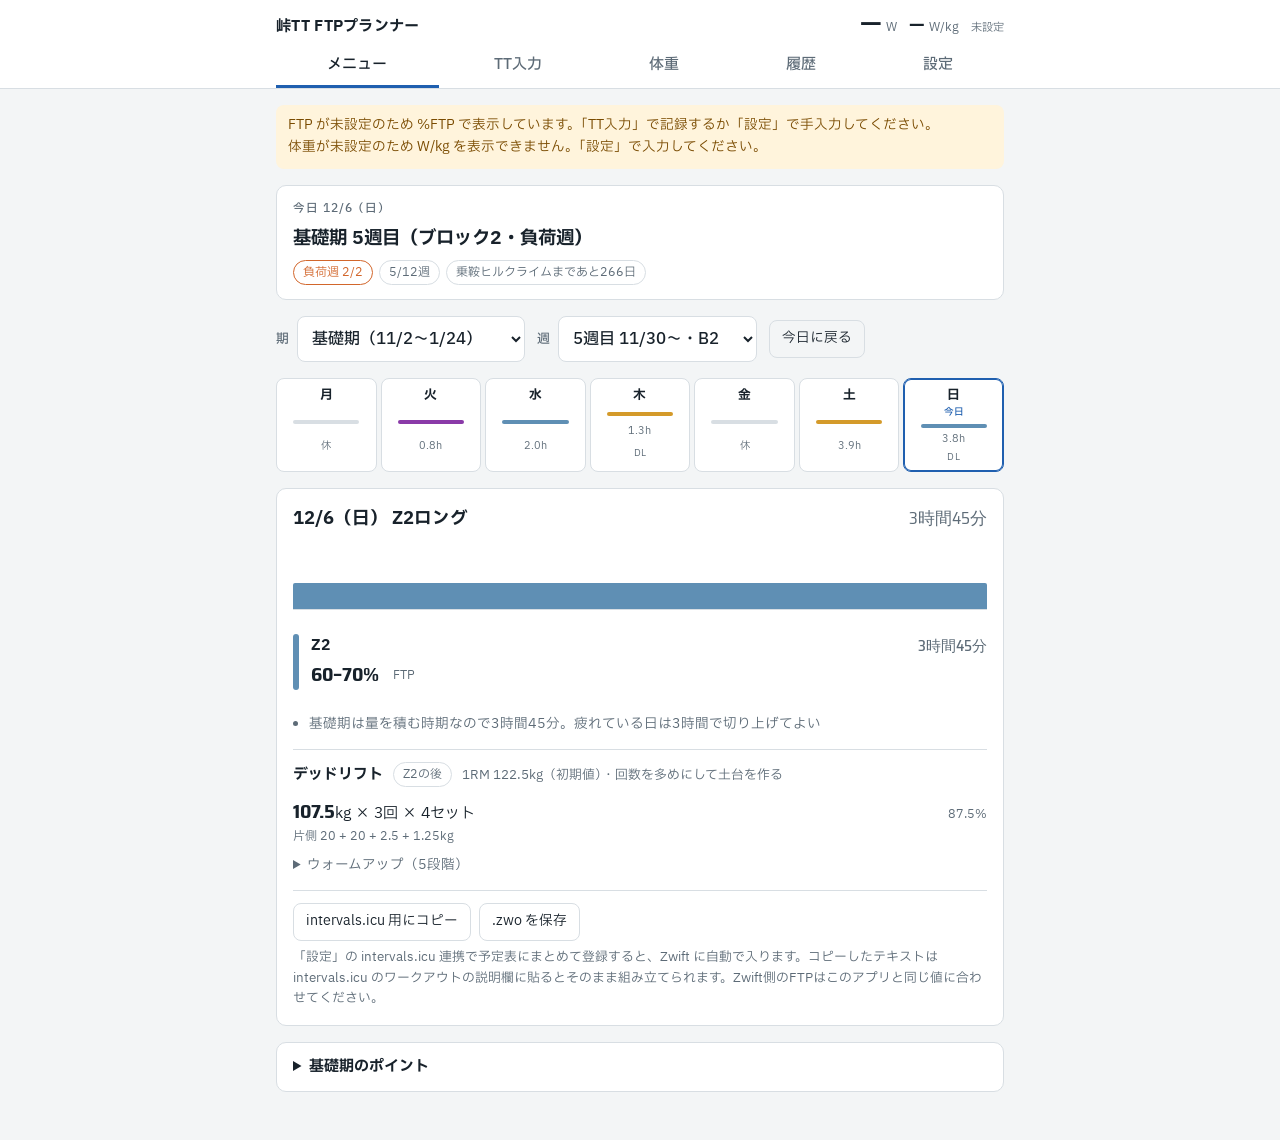
==== commit 69f7e69b: "目標を乗鞍ヒルクライム(2027/8/29)に戻す PR #11(ツール・ド・おきなわ 市民200km への切り替えと、学校坂を中心にした練習の組み直し)を取り消し、 PR #10 のマージ時点と同じ" ====
--- a/tt-ftp/index.html
+++ b/tt-ftp/index.html
@@ -119,7 +119,7 @@
         <span class="chart-title">体重の推移と減量計画</span>
         <span class="legend">
           <span class="key actual"><svg width="22" height="10" aria-hidden="true"><line x1="1" y1="5" x2="21" y2="5"></line><circle cx="11" cy="5" r="3.5"></circle></svg>実測</span>
-          <span class="key plan"><svg width="22" height="10" aria-hidden="true"><line x1="1" y1="5" x2="21" y2="5"></line></svg>計画</span>
+          <span class="key plan"><svg width="22" height="10" aria-hidden="true"><line x1="1" y1="5" x2="21" y2="5"></line></svg>計画（下限）</span>
         </span>
       </figcaption>
       <div class="range-toggle" role="radiogroup" aria-label="表示期間">
@@ -174,6 +174,19 @@
       </div>
       <p class="hint">FTP を手入力すると、TT結果より優先されます。空欄に戻すと最新のTT結果を使います。</p>
 
+      <div class="predict" id="climbPrediction" aria-live="polite"></div>
+      <fieldset class="alt-opts">
+        <label class="check"><input type="checkbox" id="pAltOn"> 高地によるパワー低下を考慮する</label>
+        <div class="grid2">
+          <label class="field">高地順応
+            <select id="pAccl">
+              <option value="no">なし（直前に現地入り）</option>
+              <option value="yes">あり（2週間以上滞在）</option>
+            </select>
+          </label>
+          <label class="field">FTPを測った場所の標高 (m)<input type="number" id="pFtpAlt" inputmode="numeric" step="10" min="0" placeholder="0"></label>
+        </div>
+      </fieldset>
       <div class="rm-box" id="rmBox">
         <h2>デッドリフト 1RM</h2>
         <div class="rm-current" id="rmCurrent"></div>
--- a/tt-ftp/style.css
+++ b/tt-ftp/style.css
@@ -193,8 +193,25 @@
 .result-toggle { display: grid; grid-template-columns: repeat(3, minmax(0, 1fr)); gap: 4px; margin-top: 4px; }
 .result-toggle button { font-family: var(--font-body); font-weight: 500; font-size: 0.75rem; padding: 8px 4px; line-height: 1.3; }
 .zwo-row { display: grid; gap: 6px; justify-items: start; border-top: 1px solid var(--line); padding-top: 12px; }
+.predict { background: var(--surface); border: 1px solid var(--line); border-radius: var(--radius); padding: 14px 16px; display: grid; gap: 10px; min-width: 0; }
+.predict h2 { font-size: 1rem; }
+.predict .eyebrow { font-size: 0.72rem; letter-spacing: 0.08em; color: var(--muted); font-weight: 500; }
+.predict-time { font-family: var(--font-display); font-weight: 700; font-size: 2.6rem; line-height: 1; font-variant-numeric: tabular-nums; }
 .predict-meta { display: flex; flex-wrap: wrap; gap: 4px 14px; font-size: 0.85rem; color: var(--muted); font-variant-numeric: tabular-nums; }
 .predict-meta b { font-family: var(--font-display); font-size: 1.05rem; color: var(--ink); font-weight: 700; }
+.predict table { width: 100%; border-collapse: collapse; font-size: 0.8rem; white-space: nowrap; }
+.predict th, .predict td { padding: 6px 6px; border-top: 1px solid var(--line); text-align: left; }
+.predict th { font-size: 0.7rem; color: var(--muted); font-weight: 500; }
+.predict td:first-child { white-space: normal; padding-left: 0; }
+.predict th:first-child { padding-left: 0; }
+.predict th:last-child, .predict td:last-child { padding-right: 0; }
+.predict .num { text-align: right; font-family: var(--font-display); font-variant-numeric: tabular-nums; font-size: 0.95rem; }
+.predict .scroll { overflow-x: auto; }
+.alt-opts { display: grid; gap: 10px; }
+.check { display: flex; align-items: center; gap: 8px; font-size: 0.9rem; font-weight: 500; cursor: pointer; }
+.check input { width: 18px; height: 18px; accent-color: var(--accent); }
+.predict .sub { font-size: 0.8rem; color: var(--muted); margin: 0; font-variant-numeric: tabular-nums; }
+.predict .sub b { font-family: var(--font-display); color: var(--ink); }
 .weigh-prompt { background: var(--surface); border: 1px solid var(--accent); border-radius: var(--radius); padding: 12px 16px; }
 .inline-input { display: flex; align-items: center; gap: 8px; }
 .inline-input input { max-width: 8em; }
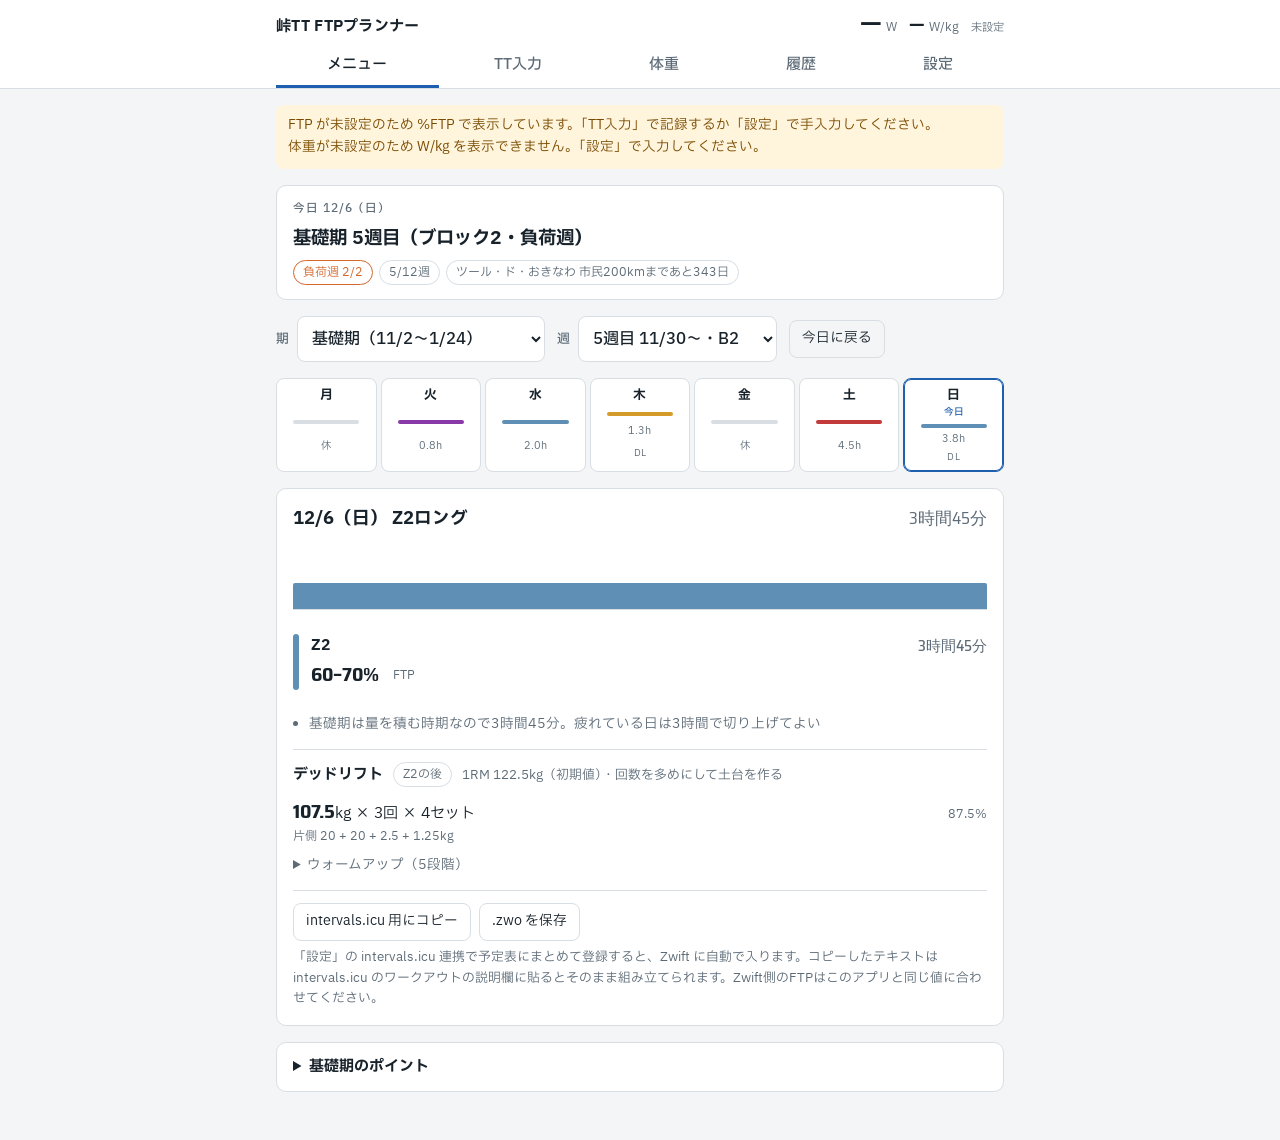
==== commit 356a8a16: "Revert "目標を乗鞍ヒルクライム(2027/8/29)に戻す" This reverts commit 69f7e69b9e1f266a4d08dc337078c2512fce4e36." ====
--- a/tt-ftp/index.html
+++ b/tt-ftp/index.html
@@ -119,7 +119,7 @@
         <span class="chart-title">体重の推移と減量計画</span>
         <span class="legend">
           <span class="key actual"><svg width="22" height="10" aria-hidden="true"><line x1="1" y1="5" x2="21" y2="5"></line><circle cx="11" cy="5" r="3.5"></circle></svg>実測</span>
-          <span class="key plan"><svg width="22" height="10" aria-hidden="true"><line x1="1" y1="5" x2="21" y2="5"></line></svg>計画（下限）</span>
+          <span class="key plan"><svg width="22" height="10" aria-hidden="true"><line x1="1" y1="5" x2="21" y2="5"></line></svg>計画</span>
         </span>
       </figcaption>
       <div class="range-toggle" role="radiogroup" aria-label="表示期間">
@@ -174,19 +174,6 @@
       </div>
       <p class="hint">FTP を手入力すると、TT結果より優先されます。空欄に戻すと最新のTT結果を使います。</p>
 
-      <div class="predict" id="climbPrediction" aria-live="polite"></div>
-      <fieldset class="alt-opts">
-        <label class="check"><input type="checkbox" id="pAltOn"> 高地によるパワー低下を考慮する</label>
-        <div class="grid2">
-          <label class="field">高地順応
-            <select id="pAccl">
-              <option value="no">なし（直前に現地入り）</option>
-              <option value="yes">あり（2週間以上滞在）</option>
-            </select>
-          </label>
-          <label class="field">FTPを測った場所の標高 (m)<input type="number" id="pFtpAlt" inputmode="numeric" step="10" min="0" placeholder="0"></label>
-        </div>
-      </fieldset>
       <div class="rm-box" id="rmBox">
         <h2>デッドリフト 1RM</h2>
         <div class="rm-current" id="rmCurrent"></div>
--- a/tt-ftp/style.css
+++ b/tt-ftp/style.css
@@ -193,25 +193,8 @@
 .result-toggle { display: grid; grid-template-columns: repeat(3, minmax(0, 1fr)); gap: 4px; margin-top: 4px; }
 .result-toggle button { font-family: var(--font-body); font-weight: 500; font-size: 0.75rem; padding: 8px 4px; line-height: 1.3; }
 .zwo-row { display: grid; gap: 6px; justify-items: start; border-top: 1px solid var(--line); padding-top: 12px; }
-.predict { background: var(--surface); border: 1px solid var(--line); border-radius: var(--radius); padding: 14px 16px; display: grid; gap: 10px; min-width: 0; }
-.predict h2 { font-size: 1rem; }
-.predict .eyebrow { font-size: 0.72rem; letter-spacing: 0.08em; color: var(--muted); font-weight: 500; }
-.predict-time { font-family: var(--font-display); font-weight: 700; font-size: 2.6rem; line-height: 1; font-variant-numeric: tabular-nums; }
 .predict-meta { display: flex; flex-wrap: wrap; gap: 4px 14px; font-size: 0.85rem; color: var(--muted); font-variant-numeric: tabular-nums; }
 .predict-meta b { font-family: var(--font-display); font-size: 1.05rem; color: var(--ink); font-weight: 700; }
-.predict table { width: 100%; border-collapse: collapse; font-size: 0.8rem; white-space: nowrap; }
-.predict th, .predict td { padding: 6px 6px; border-top: 1px solid var(--line); text-align: left; }
-.predict th { font-size: 0.7rem; color: var(--muted); font-weight: 500; }
-.predict td:first-child { white-space: normal; padding-left: 0; }
-.predict th:first-child { padding-left: 0; }
-.predict th:last-child, .predict td:last-child { padding-right: 0; }
-.predict .num { text-align: right; font-family: var(--font-display); font-variant-numeric: tabular-nums; font-size: 0.95rem; }
-.predict .scroll { overflow-x: auto; }
-.alt-opts { display: grid; gap: 10px; }
-.check { display: flex; align-items: center; gap: 8px; font-size: 0.9rem; font-weight: 500; cursor: pointer; }
-.check input { width: 18px; height: 18px; accent-color: var(--accent); }
-.predict .sub { font-size: 0.8rem; color: var(--muted); margin: 0; font-variant-numeric: tabular-nums; }
-.predict .sub b { font-family: var(--font-display); color: var(--ink); }
 .weigh-prompt { background: var(--surface); border: 1px solid var(--accent); border-radius: var(--radius); padding: 12px 16px; }
 .inline-input { display: flex; align-items: center; gap: 8px; }
 .inline-input input { max-width: 8em; }
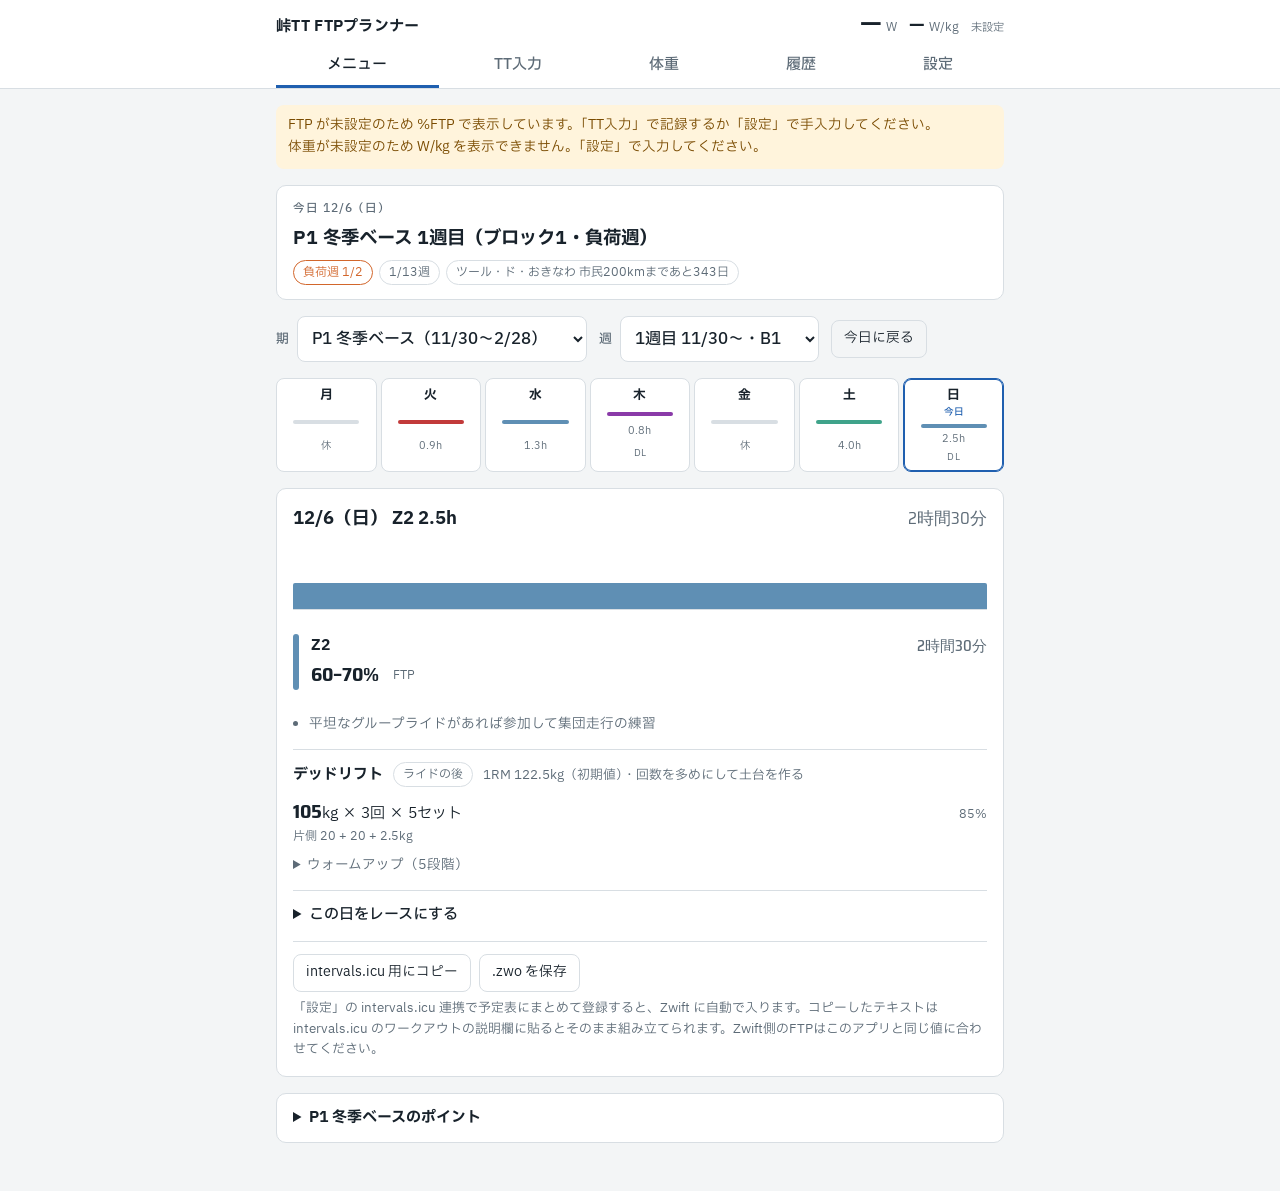
==== commit e349e3fc: "12ヶ月計画(ツール・ド・おきなわ2027 市民200km)にもとづいてメニューを作り直し、出場レースを入れられるようにする 計画のドキュメントにもとづいて、2026/11/9 から53週・7フェーズ" ====
--- a/tt-ftp/index.html
+++ b/tt-ftp/index.html
@@ -219,6 +219,12 @@
         <p class="toast" id="icuStatus" role="status" hidden></p>
       </div>
 
+      <div class="link-box" id="raceBox">
+        <h2>出場レース</h2>
+        <p class="hint">メニュー画面でその日を開き「この日をレースにする」から入れます。優先度 B は3日前からテーパー（休養日はそのまま）、C はテーパーなし。レースの日はデッドリフトなし、B のテーパー中は重量70%。</p>
+        <div id="raceList"></div>
+      </div>
+
       <div class="link-box" id="backupBox">
         <h2>バックアップ（Google ドライブ）</h2>
         <p class="hint">毎週月曜に体重を記録すると、Google ドライブの専用フォルダ「峠TTプランナー バックアップ」に、この端末のデータを JSON で保存します。月曜に記録しなかった週は、次に開いたときにメニュー画面でお知らせします。intervals.icu の API キーは含めません。</p>
@@ -239,6 +245,7 @@
 <script src="zwo.js?v=dev"></script>
 <script src="intervals.js?v=dev"></script>
 <script src="review.js?v=dev"></script>
+<script src="races.js?v=dev"></script>
 <script src="strength.js?v=dev"></script>
 <script src="backup.js?v=dev"></script>
 <script src="gdrive.js?v=dev"></script>
--- a/tt-ftp/style.css
+++ b/tt-ftp/style.css
@@ -192,6 +192,9 @@
 .rpe-grid button:disabled { opacity: 0.35; }
 .result-toggle { display: grid; grid-template-columns: repeat(3, minmax(0, 1fr)); gap: 4px; margin-top: 4px; }
 .result-toggle button { font-family: var(--font-body); font-weight: 500; font-size: 0.75rem; padding: 8px 4px; line-height: 1.3; }
+.race-box { display: grid; gap: 10px; border-top: 1px solid var(--line); padding-top: 12px; }
+.race-box summary { cursor: pointer; font-weight: 500; }
+.race-box[open] { display: grid; gap: 10px; }
 .zwo-row { display: grid; gap: 6px; justify-items: start; border-top: 1px solid var(--line); padding-top: 12px; }
 .predict-meta { display: flex; flex-wrap: wrap; gap: 4px 14px; font-size: 0.85rem; color: var(--muted); font-variant-numeric: tabular-nums; }
 .predict-meta b { font-family: var(--font-display); font-size: 1.05rem; color: var(--ink); font-weight: 700; }
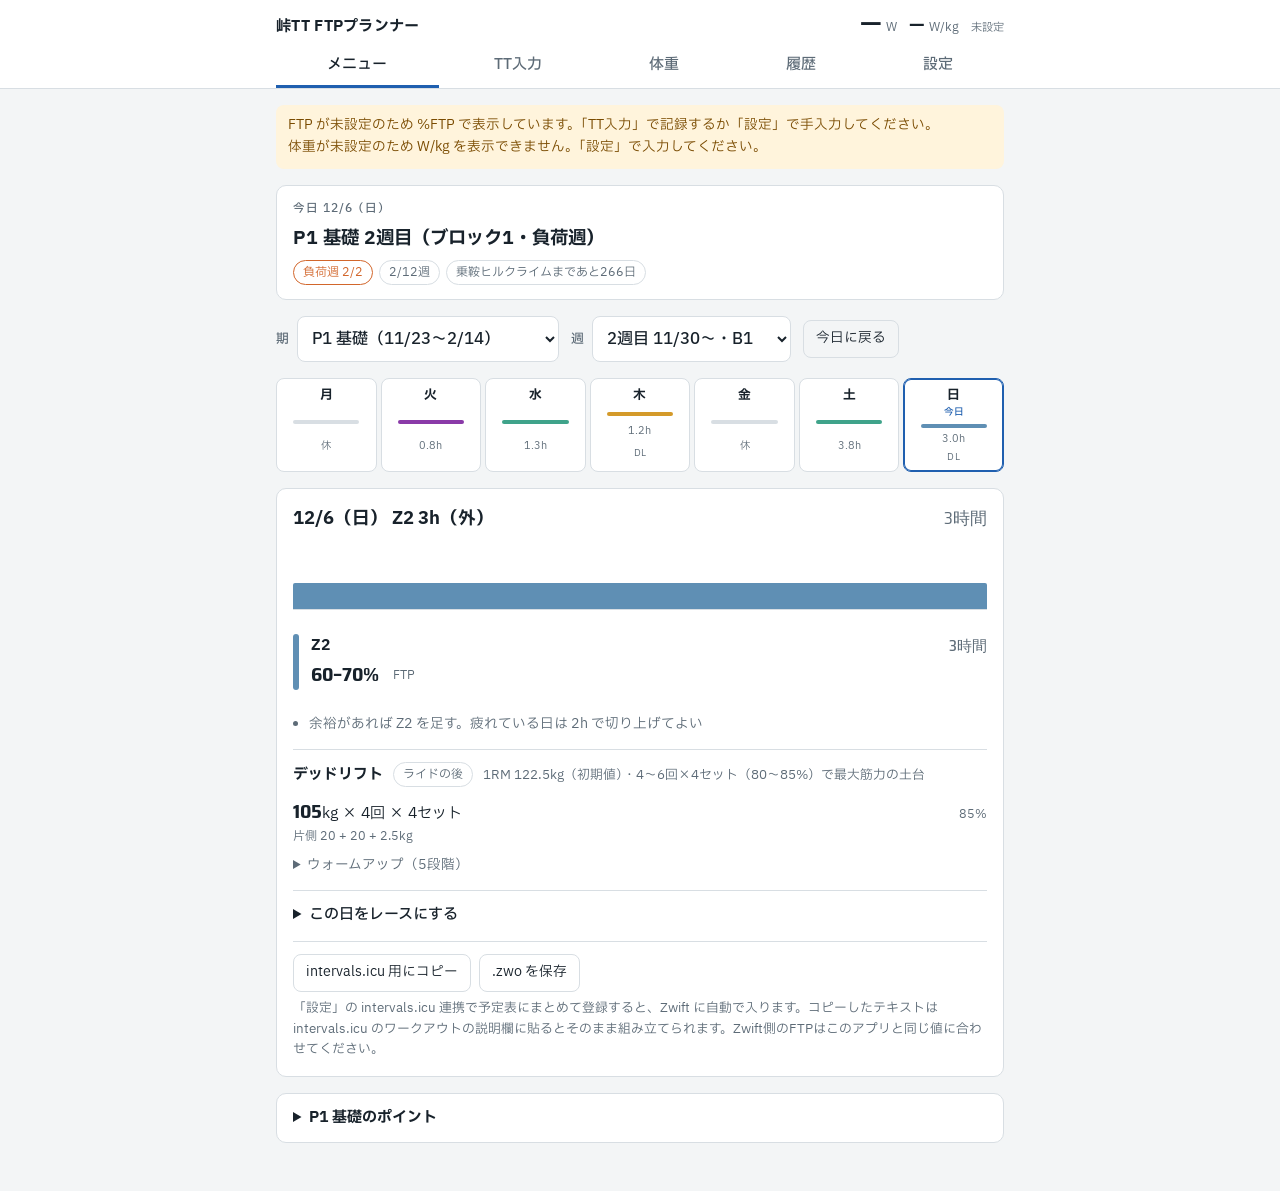
==== commit 593a2ced: "乗鞍ヒルクライム2027 最終練習計画にもとづいてメニューを作り直す(42週・P0〜P4、8/29 レース) 計画のドキュメントにもとづいて、目標をツール・ド・おきなわから乗鞍ヒルクライム(2027/" ====
--- a/tt-ftp/index.html
+++ b/tt-ftp/index.html
@@ -174,6 +174,19 @@
       </div>
       <p class="hint">FTP を手入力すると、TT結果より優先されます。空欄に戻すと最新のTT結果を使います。</p>
 
+      <div class="predict" id="climbPrediction" aria-live="polite"></div>
+      <div class="grid2 alt-opts">
+        <label class="field">高地によるパワー低下
+          <select id="pAltMode">
+            <option value="plan">計画の仮定（一律 −6%）</option>
+            <option value="bassett">標高に応じて（高地順応なし）</option>
+            <option value="accl">標高に応じて（高地順応あり）</option>
+            <option value="off">考慮しない</option>
+          </select>
+        </label>
+        <label class="field">FTPを測った場所の標高 (m)<input type="number" id="pFtpAlt" inputmode="numeric" step="10" min="0" placeholder="0"></label>
+      </div>
+
       <div class="rm-box" id="rmBox">
         <h2>デッドリフト 1RM</h2>
         <div class="rm-current" id="rmCurrent"></div>
--- a/tt-ftp/style.css
+++ b/tt-ftp/style.css
@@ -196,6 +196,21 @@
 .race-box summary { cursor: pointer; font-weight: 500; }
 .race-box[open] { display: grid; gap: 10px; }
 .zwo-row { display: grid; gap: 6px; justify-items: start; border-top: 1px solid var(--line); padding-top: 12px; }
+.predict { background: var(--surface); border: 1px solid var(--line); border-radius: var(--radius); padding: 14px 16px; display: grid; gap: 10px; min-width: 0; }
+.predict h2 { font-size: 1rem; }
+.predict .eyebrow { font-size: 0.72rem; letter-spacing: 0.08em; color: var(--muted); font-weight: 500; }
+.predict-time { font-family: var(--font-display); font-weight: 700; font-size: 2.6rem; line-height: 1; font-variant-numeric: tabular-nums; }
+.predict table { width: 100%; border-collapse: collapse; font-size: 0.8rem; white-space: nowrap; }
+.predict th, .predict td { padding: 6px 6px; border-top: 1px solid var(--line); text-align: left; }
+.predict th { font-size: 0.7rem; color: var(--muted); font-weight: 500; }
+.predict td:first-child { white-space: normal; padding-left: 0; }
+.predict th:first-child { padding-left: 0; }
+.predict th:last-child, .predict td:last-child { padding-right: 0; }
+.predict .num { text-align: right; font-family: var(--font-display); font-variant-numeric: tabular-nums; font-size: 0.95rem; }
+.predict .scroll { overflow-x: auto; }
+.predict .sub { font-size: 0.8rem; color: var(--muted); margin: 0; font-variant-numeric: tabular-nums; }
+.predict .sub b { font-family: var(--font-display); color: var(--ink); }
+.alt-opts { margin-top: 2px; }
 .predict-meta { display: flex; flex-wrap: wrap; gap: 4px 14px; font-size: 0.85rem; color: var(--muted); font-variant-numeric: tabular-nums; }
 .predict-meta b { font-family: var(--font-display); font-size: 1.05rem; color: var(--ink); font-weight: 700; }
 .weigh-prompt { background: var(--surface); border: 1px solid var(--accent); border-radius: var(--radius); padding: 12px 16px; }
